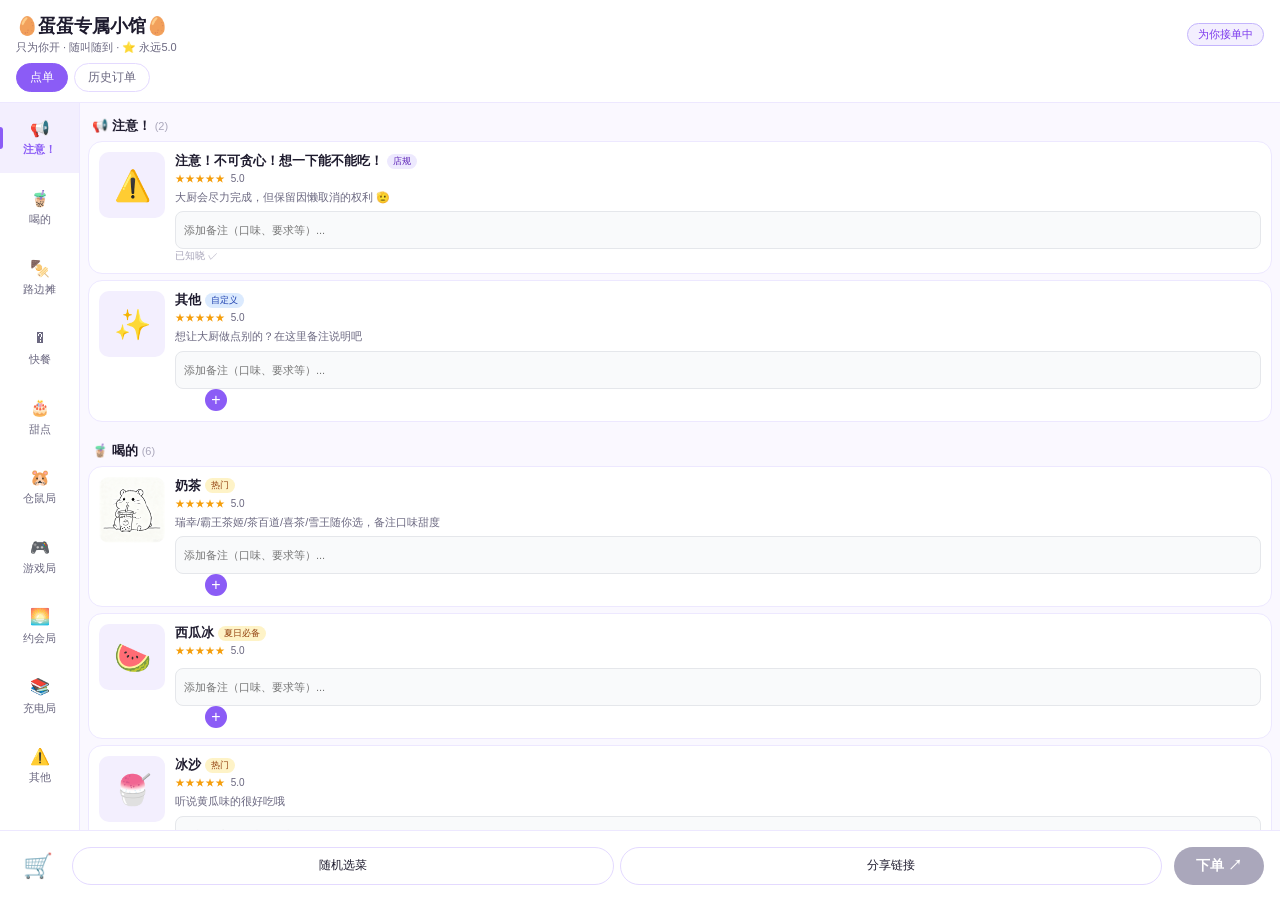
==== index.html @ 7b5fb29c "Fix: 全面修复图片路径显示，统一格式并添加版本控制" ====
<!DOCTYPE html>
<html lang="zh-CN">
<head>
    <meta charset="UTF-8">
    <meta name="viewport" content="width=device-width, initial-scale=1.0, maximum-scale=1.0, user-scalable=no">
    <title>💜 蛋蛋专属小馆</title>
    <!-- v1.0.6 - Final Image Fix Sync -->
    <link rel="stylesheet" href="style.css">
</head>
<body>
    <div id="app" class="app">
        <!-- 顶部栏 -->
        <header class="topbar">
            <div class="topbar-row">
                <div>
                    <h1 class="shop-name">🥚蛋蛋专属小馆🥚</h1>
                    <p class="shop-sub">只为你开 · 随叫随到 · ⭐ 永远5.0</p>
                </div>
                <div class="open-badge">为你接单中</div>
            </div>
            <nav class="tab-row">
                <div class="tab-pill on" id="tab-order" onclick="switchTab('order')">点单</div>
                <div class="tab-pill" id="tab-history" onclick="switchTab('history')">历史订单</div>
            </nav>
        </header>

        <!-- 主体布局 -->
        <div class="layout" id="order-view">
            <!-- 左侧侧边栏 -->
            <aside class="sidebar" id="sidebar">
                <!-- 动态渲染分类 -->
            </aside>

            <!-- 右侧菜品列表 -->
            <main class="main" id="main-content">
                <!-- 动态渲染菜品 -->
            </main>
        </div>

        <!-- 历史订单布局 -->
        <div class="history-layout" id="history-view" style="display: none;">
            <div class="history-header">
                <span>已完成的投喂记录</span>
                <button class="clear-all-btn" id="clear-history-btn" onclick="clearAllHistory()">清空记录</button>
            </div>
            <div id="history-list" class="history-list">
                <!-- 动态渲染历史订单 -->
            </div>
        </div>

        <!-- 底部栏 -->
        <footer class="bottombar">
            <div class="cart-wrap">
                <span style="font-size:24px;">🛒</span>
                <div id="total-badge" class="bdg">0</div>
            </div>
            <div class="mid-btns">
                <button class="rand-btn" id="rand-btn">随机选菜</button>
                <button class="invite-btn" id="share-btn">分享链接</button>
            </div>
            <button class="order-btn" id="submit-btn">下单 ↗</button>
        </footer>
    </div>

    <!-- 弹窗模板 -->
    <div id="modal-overlay" class="modal-overlay">
        <div class="modal">
            <h3 id="modal-title"></h3>
            <div id="modal-content" class="modal-content"></div>
            <div class="modal-footer">
                <button id="modal-cancel">再想想</button>
                <button id="modal-confirm">呼叫大厨</button>
            </div>
        </div>
    </div>

    <script src="script.js?v=1.0.5"></script>
</body>
</html>
---- style.css ----
/* 基础重置 */
* {
    box-sizing: border-box;
    margin: 0;
    padding: 0;
    -webkit-tap-highlight-color: transparent;
}

body {
    background: #FAF8FF;
    font-family: -apple-system, BlinkMacSystemFont, 'Helvetica Neue', sans-serif;
    overflow: hidden;
    height: 100vh;
}

.app {
    --brand: #8B5CF6;
    --brand-light: #F3EFFE;
    --brand-mid: #C4B5FD;
    --star: #F59E0B;
    --bg: #FAF8FF;
    --text1: #1E1B2E;
    --text2: #6B6880;
    --text3: #AAA7BB;
    
    display: flex;
    flex-direction: column;
    height: 100vh;
    background: var(--bg);
}

/* 顶部栏 */
.topbar {
    background: #fff;
    padding: 14px 16px 0;
    border-bottom: 0.5px solid #EDE8FF;
}
.topbar-row {
    display: flex;
    align-items: center;
    justify-content: space-between;
    margin-bottom: 8px;
}
.shop-name {
    font-size: 18px;
    font-weight: bold;
    color: var(--text1);
}
.shop-sub {
    font-size: 11px;
    color: var(--text2);
    margin-top: 2px;
}
.open-badge {
    background: #F3EFFE;
    color: #7C3AED;
    font-size: 11px;
    font-weight: 500;
    padding: 3px 10px;
    border-radius: 20px;
    border: 0.5px solid #C4B5FD;
}
.tab-row {
    display: flex;
    gap: 6px;
    padding-bottom: 10px;
}
.tab-pill {
    padding: 5px 13px;
    border-radius: 20px;
    font-size: 12px;
    color: var(--text2);
    border: 0.5px solid #E4DAFF;
    background: #fff;
}
.tab-pill.on {
    background: var(--brand);
    color: #fff;
    border-color: var(--brand);
}

/* 布局控制 */
.layout {
    display: flex;
    flex: 1;
    overflow: hidden;
    height: 0; /* 关键：强制 flex 子项在剩余空间内滚动 */
}
.sidebar {
    width: 80px;
    background: #fff;
    border-right: 0.5px solid #EDE8FF;
    height: 100%;
    overflow-y: auto;
    -webkit-overflow-scrolling: touch; /* 增强手机端滑动流畅度 */
    padding-bottom: 80px; /* 为底部栏留出空间，防止最后一个分类被遮挡 */
}
.cat-item {
    padding: 15px 6px;
    text-align: center;
    font-size: 11px;
    color: var(--text2);
    position: relative;
    line-height: 1.4;
    cursor: pointer;
}
.cat-item.active {
    color: var(--brand);
    font-weight: bold;
    background-color: var(--brand-light);
}
.cat-item.active::before {
    content: '';
    position: absolute;
    left: 0;
    top: 50%;
    transform: translateY(-50%);
    width: 3px;
    height: 22px;
    background: var(--brand);
    border-radius: 0 3px 3px 0;
}
.cat-emoji {
    font-size: 16px;
    display: block;
    margin-bottom: 2px;
}

.main {
    flex: 1;
    height: 100%;
    padding-bottom: 80px;
    overflow-y: auto;
    scroll-behavior: smooth;
}
.cat-header {
    padding: 14px 12px 6px;
    font-size: 13px;
    font-weight: bold;
    color: var(--text1);
    position: sticky;
    top: 0;
    background: var(--bg);
    z-index: 5;
}
.cat-count {
    font-size: 11px;
    color: var(--text3);
    font-weight: 400;
    margin-left: 4px;
}

/* 菜品卡片 */
.dish {
    display: flex;
    gap: 10px;
    padding: 10px;
    background: #fff;
    margin: 0 8px 6px;
    border-radius: 14px;
    border: 0.5px solid #EDE8FF;
    transition: all .15s;
    cursor: pointer;
}
.dish.bump {
    transform: scale(0.95);
}
.dish-img {
    width: 66px;
    height: 66px;
    border-radius: 10px;
    background: var(--brand-light);
    display: flex;
    align-items: center;
    justify-content: center;
    font-size: 30px;
    position: relative;
    overflow: hidden;
}
.dish-img img {
    width: 100%;
    height: 100%;
    object-fit: cover;
}
.sold-mask {
    position: absolute;
    inset: 0;
    background: rgba(255,255,255,.7);
    border-radius: 10px;
    display: flex;
    align-items: center;
    justify-content: center;
    font-size: 10px;
    color: var(--text3);
    font-weight: 500;
}
.dish-body {
    flex: 1;
    min-width: 0;
}
.dish-name {
    font-size: 13px;
    font-weight: bold;
    color: var(--text1);
    display: flex;
    align-items: center;
    gap: 4px;
    flex-wrap: wrap;
    margin-bottom: 2px;
}
.pill {
    font-size: 9px;
    padding: 1px 6px;
    border-radius: 10px;
    font-weight: 500;
}
.p-hot { background: #FEF3C7; color: #92400E; }
.p-love { background: #FCE7F3; color: #9D174D; }
.p-new { background: #D1FAE5; color: #065F46; }
.p-rare { background: #EDE9FE; color: #5B21B6; }
.p-free { background: #DBEAFE; color: #1E40AF; }

.stars-row {
    font-size: 10px;
    color: var(--star);
    margin-bottom: 4px;
}
.dish-desc {
    font-size: 11px;
    color: var(--text2);
    line-height: 1.4;
    margin-bottom: 6px;
    display: -webkit-box;
    -webkit-line-clamp: 2;
    -webkit-box-orient: vertical;
    overflow: hidden;
}
.dish-bottom {
    display: flex;
    align-items: center;
    justify-content: space-between;
}
.price-tag {
    color: var(--brand);
    font-weight: bold;
    font-size: 15px;
    display: none; /* 隐藏价格 */
}

/* 备注区域样式 */
.remark-area {
    margin-top: 6px;
    background: #F9FAFB;
    padding: 6px 8px;
    border-radius: 8px;
    border: 0.5px solid #E5E7EB;
    display: flex;
    align-items: center;
    gap: 8px;
}
.remark-input {
    flex: 1;
    height: 24px;
    border: none;
    background: transparent;
    font-size: 11px;
    color: var(--text2);
    resize: none;
    outline: none;
    font-family: inherit;
    line-height: 24px;
}
.price-unit {
    font-size: 10px;
    margin-left: 1px;
}

/* 步进器 */
.stepper {
    display: flex;
    align-items: center;
    gap: 8px;
}
.s-btn {
    width: 22px;
    height: 22px;
    border-radius: 50%;
    border: 0.5px solid var(--brand-mid);
    background: #fff;
    color: var(--brand);
    display: flex;
    align-items: center;
    justify-content: center;
    font-size: 16px;
    cursor: pointer;
}
.s-btn.hide {
    visibility: hidden;
}
.s-num {
    font-size: 13px;
    font-weight: 500;
    min-width: 14px;
    text-align: center;
}
.add-circle {
    width: 22px;
    height: 22px;
    border-radius: 50%;
    background: var(--brand);
    color: #fff;
    border: none;
    display: flex;
    align-items: center;
    justify-content: center;
    font-size: 16px;
    cursor: pointer;
}

/* 底部栏 */
.bottombar {
    position: fixed;
    bottom: 0;
    left: 0;
    right: 0;
    height: 70px;
    background: #fff;
    border-top: 0.5px solid #EDE8FF;
    display: flex;
    align-items: center;
    padding: 0 16px;
    gap: 12px;
    z-index: 100;
}
.cart-wrap {
    position: relative;
    width: 44px;
    height: 44px;
    display: flex;
    align-items: center;
    justify-content: center;
}
.bdg {
    position: absolute;
    top: 0;
    right: 0;
    background: #EF4444;
    color: #fff;
    font-size: 10px;
    font-weight: bold;
    padding: 2px 5px;
    border-radius: 10px;
    min-width: 16px;
    text-align: center;
    display: none;
}
.bdg.show {
    display: block;
}
.mid-btns {
    flex: 1;
    display: flex;
    gap: 6px;
}
.rand-btn, .invite-btn {
    flex: 1;
    height: 38px;
    border-radius: 20px;
    font-size: 12px;
    font-weight: 500;
    border: 0.5px solid #E4DAFF;
    background: #fff;
    color: var(--text1);
    cursor: pointer;
}
.order-btn {
    width: 90px;
    height: 38px;
    background: var(--text3);
    color: #fff;
    border-radius: 20px;
    border: none;
    font-weight: bold;
    font-size: 14px;
    transition: all .2s;
    cursor: not-allowed;
}
.order-btn.on {
    background: var(--brand);
    cursor: pointer;
}

/* 历史订单布局 */
.history-layout {
    flex: 1;
    overflow-y: auto;
    padding: 16px;
    background: var(--bg);
}
.history-header {
    font-size: 14px;
    color: var(--text2);
    margin-bottom: 12px;
    font-weight: 500;
    display: flex;
    justify-content: space-between;
    align-items: center;
}
.clear-all-btn {
    font-size: 11px;
    color: #EF4444;
    background: #FEE2E2;
    border: none;
    padding: 4px 10px;
    border-radius: 12px;
    cursor: pointer;
}
.history-item {
    background: #fff;
    border-radius: 14px;
    padding: 14px;
    margin-bottom: 12px;
    border: 0.5px solid #EDE8FF;
    position: relative;
}
.del-order-btn {
    color: #AAA7BB;
    font-size: 16px;
    cursor: pointer;
    padding: 0 4px;
}
.history-time {
    font-size: 12px;
    color: var(--text3);
    margin-bottom: 8px;
    display: flex;
    justify-content: space-between;
    align-items: center;
}
.history-dish {
    font-size: 13px;
    color: var(--text1);
    margin-bottom: 4px;
    padding-left: 10px;
    position: relative;
    display: flex;
    align-items: center;
    gap: 6px;
}
.history-dish::before {
    content: '•';
    position: absolute;
    left: 0;
    color: var(--brand);
}
.history-remark {
    font-size: 11px;
    color: var(--text2);
    background: #F9FAFB;
    padding: 6px 10px;
    border-radius: 6px;
    margin-top: 4px;
    margin-left: 10px;
}
.empty-history {
    text-align: center;
    padding-top: 60px;
    color: var(--text3);
    font-size: 13px;
}

/* 弹窗样式 */
.modal-overlay {
    position: fixed;
    inset: 0;
    background: rgba(0,0,0,0.5);
    display: none;
    align-items: center;
    justify-content: center;
    z-index: 200;
}
.modal-overlay.show {
    display: flex;
}
.modal {
    background: #fff;
    width: 85%;
    max-width: 320px;
    border-radius: 20px;
    padding: 20px;
    animation: modalSlideUp 0.3s ease-out;
}
@keyframes modalSlideUp {
    from { transform: translateY(20px); opacity: 0; }
    to { transform: translateY(0); opacity: 1; }
}
.modal h3 {
    text-align: center;
    margin-bottom: 15px;
    color: var(--text1);
}
.modal-content {
    font-size: 14px;
    color: var(--text2);
    line-height: 1.6;
    margin-bottom: 20px;
    white-space: pre-line;
}
.modal-footer {
    display: flex;
    gap: 10px;
}
.modal-footer button {
    flex: 1;
    height: 40px;
    border-radius: 20px;
    border: none;
    font-weight: 500;
    cursor: pointer;
}
#modal-confirm {
    background: #8B5CF6; /* 使用紫色作为确认按钮背景 */
    color: #fff;
    font-weight: bold;
}
#modal-cancel {
    background: #F3F4F6;
    color: #6B7280;
}
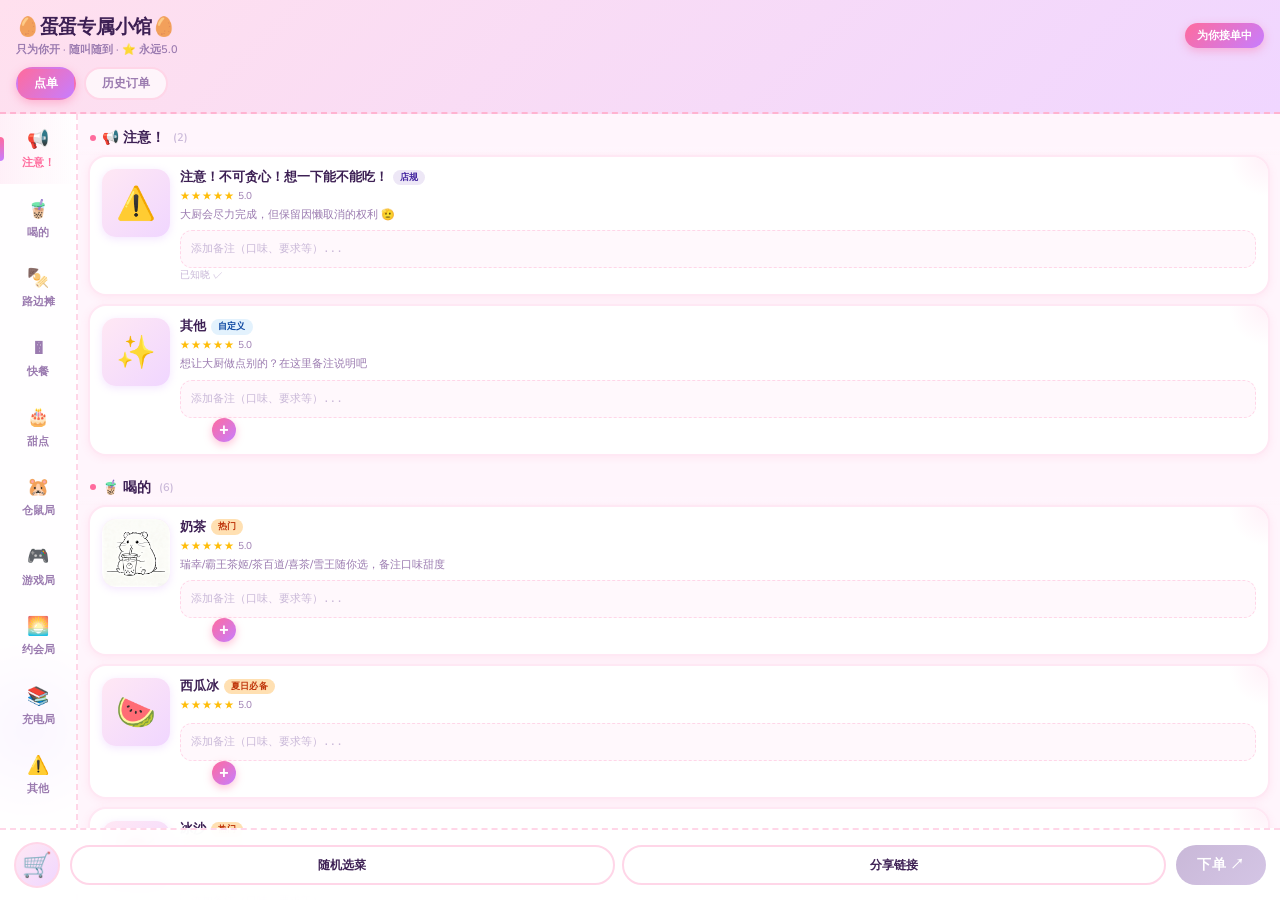
==== commit afb553b5: "Update: 同步新增图片（mad.png, pindou.png）、CSS 样式及 JS 逻辑修改" ====
--- a/index.html
+++ b/index.html
@@ -4,7 +4,7 @@
     <meta charset="UTF-8">
     <meta name="viewport" content="width=device-width, initial-scale=1.0, maximum-scale=1.0, user-scalable=no">
     <title>💜 蛋蛋专属小馆</title>
-    <!-- v1.0.6 - Final Image Fix Sync -->
+    <!-- v1.0.7 - New Images & CSS Sync -->
     <link rel="stylesheet" href="style.css">
 </head>
 <body>
--- a/style.css
+++ b/style.css
@@ -1,3 +1,6 @@
+/* ===== 导入可爱字体 ===== */
+@import url('https://fonts.googleapis.com/css2?family=Nunito:wght@400;500;600;700;800;900&display=swap');
+
 /* 基础重置 */
 * {
     box-sizing: border-box;
@@ -7,107 +10,168 @@
 }
 
 body {
-    background: #FAF8FF;
-    font-family: -apple-system, BlinkMacSystemFont, 'Helvetica Neue', sans-serif;
+    background: #FFF0F5;
+    font-family: 'Nunito', -apple-system, BlinkMacSystemFont, sans-serif;
     overflow: hidden;
     height: 100vh;
 }
 
+/* ===== CSS 变量 ===== */
 .app {
-    --brand: #8B5CF6;
-    --brand-light: #F3EFFE;
-    --brand-mid: #C4B5FD;
-    --star: #F59E0B;
-    --bg: #FAF8FF;
-    --text1: #1E1B2E;
-    --text2: #6B6880;
-    --text3: #AAA7BB;
+    --brand: #FF6B9D;
+    --brand-2: #C77DFF;
+    --brand-light: #FFF0F8;
+    --brand-mid: #FFB3D1;
+    --star: #FFBE0B;
+    --bg: #FFF5FC;
+    --card: #FFFFFF;
+    --text1: #3D2054;
+    --text2: #9B7BB0;
+    --text3: #C9B8D8;
+    --mint: #B5EAD7;
+    --yellow: #FFF3B0;
+    --peach: #FFD7BA;
+    --blue: #C7E9FB;
+    --shadow: 0 4px 16px rgba(255, 107, 157, 0.15);
+    --shadow-sm: 0 2px 8px rgba(255, 107, 157, 0.1);
     
     display: flex;
     flex-direction: column;
     height: 100vh;
     background: var(--bg);
-}
-
-/* 顶部栏 */
+    position: relative;
+    overflow: hidden;
+}
+
+/* ===== 背景装饰 ===== */
+.app::before {
+    content: '';
+    position: fixed;
+    top: -80px;
+    right: -80px;
+    width: 220px;
+    height: 220px;
+    background: radial-gradient(circle, #FFD6E8 0%, transparent 70%);
+    border-radius: 50%;
+    pointer-events: none;
+    z-index: 0;
+}
+.app::after {
+    content: '';
+    position: fixed;
+    bottom: 80px;
+    left: -60px;
+    width: 180px;
+    height: 180px;
+    background: radial-gradient(circle, #E0C3FC 0%, transparent 70%);
+    border-radius: 50%;
+    pointer-events: none;
+    z-index: 0;
+}
+
+/* ===== 顶部栏 ===== */
 .topbar {
-    background: #fff;
+    background: linear-gradient(135deg, #FFE0EE 0%, #F0D6FF 100%);
     padding: 14px 16px 0;
-    border-bottom: 0.5px solid #EDE8FF;
+    border-bottom: 2px dashed #FFB3D1;
+    position: relative;
+    z-index: 10;
+    flex-shrink: 0;
 }
 .topbar-row {
     display: flex;
     align-items: center;
     justify-content: space-between;
-    margin-bottom: 8px;
+    margin-bottom: 10px;
 }
 .shop-name {
-    font-size: 18px;
-    font-weight: bold;
+    font-size: 19px;
+    font-weight: 900;
     color: var(--text1);
+    letter-spacing: -0.3px;
 }
 .shop-sub {
     font-size: 11px;
     color: var(--text2);
     margin-top: 2px;
+    font-weight: 600;
 }
 .open-badge {
-    background: #F3EFFE;
-    color: #7C3AED;
-    font-size: 11px;
-    font-weight: 500;
-    padding: 3px 10px;
+    background: linear-gradient(135deg, #FF6B9D, #C77DFF);
+    color: #fff;
+    font-size: 11px;
+    font-weight: 700;
+    padding: 5px 12px;
     border-radius: 20px;
-    border: 0.5px solid #C4B5FD;
+    box-shadow: 0 3px 10px rgba(255, 107, 157, 0.4);
+    animation: badgePulse 2s ease-in-out infinite;
+}
+@keyframes badgePulse {
+    0%, 100% { transform: scale(1); box-shadow: 0 3px 10px rgba(255, 107, 157, 0.4); }
+    50% { transform: scale(1.05); box-shadow: 0 4px 14px rgba(255, 107, 157, 0.6); }
 }
 .tab-row {
     display: flex;
-    gap: 6px;
-    padding-bottom: 10px;
+    gap: 8px;
+    padding-bottom: 12px;
 }
 .tab-pill {
-    padding: 5px 13px;
+    padding: 6px 16px;
     border-radius: 20px;
     font-size: 12px;
-    color: var(--text2);
-    border: 0.5px solid #E4DAFF;
-    background: #fff;
-}
+    font-weight: 700;
+    color: var(--text2);
+    border: 2px solid #FFD6E8;
+    background: rgba(255,255,255,0.7);
+    cursor: pointer;
+    transition: all 0.2s;
+}
+.tab-pill:active { transform: scale(0.95); }
 .tab-pill.on {
-    background: var(--brand);
+    background: linear-gradient(135deg, #FF6B9D, #C77DFF);
     color: #fff;
-    border-color: var(--brand);
-}
-
-/* 布局控制 */
+    border-color: transparent;
+    box-shadow: 0 3px 10px rgba(255, 107, 157, 0.4);
+}
+
+/* ===== 布局控制 ===== */
 .layout {
     display: flex;
     flex: 1;
     overflow: hidden;
-    height: 0; /* 关键：强制 flex 子项在剩余空间内滚动 */
-}
+    height: 0;
+    position: relative;
+    z-index: 1;
+}
+
+/* ===== 侧边栏 ===== */
 .sidebar {
-    width: 80px;
-    background: #fff;
-    border-right: 0.5px solid #EDE8FF;
+    width: 78px;
+    background: rgba(255,255,255,0.85);
+    border-right: 2px dashed #FFD6E8;
     height: 100%;
     overflow-y: auto;
-    -webkit-overflow-scrolling: touch; /* 增强手机端滑动流畅度 */
-    padding-bottom: 80px; /* 为底部栏留出空间，防止最后一个分类被遮挡 */
-}
+    -webkit-overflow-scrolling: touch;
+    padding-bottom: 80px;
+}
+.sidebar::-webkit-scrollbar { display: none; }
+
 .cat-item {
-    padding: 15px 6px;
+    padding: 13px 4px;
     text-align: center;
     font-size: 11px;
+    font-weight: 600;
     color: var(--text2);
     position: relative;
     line-height: 1.4;
     cursor: pointer;
-}
+    transition: all 0.2s;
+}
+.cat-item:active { transform: scale(0.92); }
 .cat-item.active {
     color: var(--brand);
-    font-weight: bold;
-    background-color: var(--brand-light);
+    font-weight: 800;
+    background: linear-gradient(90deg, #FFF0F8, rgba(255,240,248,0));
 }
 .cat-item.active::before {
     content: '';
@@ -115,84 +179,128 @@
     left: 0;
     top: 50%;
     transform: translateY(-50%);
-    width: 3px;
-    height: 22px;
-    background: var(--brand);
-    border-radius: 0 3px 3px 0;
+    width: 4px;
+    height: 24px;
+    background: linear-gradient(180deg, var(--brand), var(--brand-2));
+    border-radius: 0 4px 4px 0;
 }
 .cat-emoji {
-    font-size: 16px;
+    font-size: 18px;
     display: block;
-    margin-bottom: 2px;
-}
-
+    margin-bottom: 3px;
+    transition: transform 0.2s;
+}
+.cat-item.active .cat-emoji {
+    animation: catBounce 0.4s ease;
+}
+@keyframes catBounce {
+    0%, 100% { transform: translateY(0); }
+    50% { transform: translateY(-4px); }
+}
+
+/* ===== 主内容区 ===== */
 .main {
     flex: 1;
     height: 100%;
     padding-bottom: 80px;
     overflow-y: auto;
     scroll-behavior: smooth;
-}
+    background: var(--bg);
+}
+.main::-webkit-scrollbar { display: none; }
+
 .cat-header {
-    padding: 14px 12px 6px;
-    font-size: 13px;
-    font-weight: bold;
+    padding: 14px 12px 8px;
+    font-size: 14px;
+    font-weight: 900;
     color: var(--text1);
     position: sticky;
     top: 0;
-    background: var(--bg);
+    background: linear-gradient(180deg, var(--bg) 80%, transparent);
     z-index: 5;
+    display: flex;
+    align-items: center;
+    gap: 6px;
+}
+.cat-header::before {
+    content: '';
+    display: inline-block;
+    width: 6px;
+    height: 6px;
+    background: var(--brand);
+    border-radius: 50%;
+    flex-shrink: 0;
 }
 .cat-count {
     font-size: 11px;
     color: var(--text3);
-    font-weight: 400;
-    margin-left: 4px;
-}
-
-/* 菜品卡片 */
+    font-weight: 600;
+    margin-left: 2px;
+}
+
+/* ===== 菜品卡片 ===== */
 .dish {
     display: flex;
     gap: 10px;
-    padding: 10px;
-    background: #fff;
-    margin: 0 8px 6px;
+    padding: 12px;
+    background: var(--card);
+    margin: 0 10px 8px;
+    border-radius: 18px;
+    border: 2px solid #FFE8F4;
+    transition: all 0.18s cubic-bezier(0.34, 1.56, 0.64, 1);
+    cursor: pointer;
+    box-shadow: var(--shadow-sm);
+    position: relative;
+    overflow: hidden;
+}
+.dish::before {
+    content: '';
+    position: absolute;
+    top: 0; right: 0;
+    width: 40px; height: 40px;
+    background: radial-gradient(circle at top right, #FFF0F8, transparent 70%);
+    pointer-events: none;
+}
+.dish:active, .dish.bump {
+    transform: scale(0.95);
+    box-shadow: 0 2px 8px rgba(255, 107, 157, 0.2);
+}
+.dish:hover {
+    border-color: var(--brand-mid);
+    box-shadow: var(--shadow);
+}
+
+.dish-img {
+    width: 68px;
+    height: 68px;
     border-radius: 14px;
-    border: 0.5px solid #EDE8FF;
-    transition: all .15s;
-    cursor: pointer;
-}
-.dish.bump {
-    transform: scale(0.95);
-}
-.dish-img {
-    width: 66px;
-    height: 66px;
-    border-radius: 10px;
-    background: var(--brand-light);
+    background: linear-gradient(135deg, #FFE8F4, #F0D6FF);
     display: flex;
     align-items: center;
     justify-content: center;
-    font-size: 30px;
+    font-size: 32px;
     position: relative;
     overflow: hidden;
+    flex-shrink: 0;
+    box-shadow: 0 2px 8px rgba(199, 125, 255, 0.2);
 }
 .dish-img img {
     width: 100%;
     height: 100%;
     object-fit: cover;
+    border-radius: 12px;
 }
 .sold-mask {
     position: absolute;
     inset: 0;
-    background: rgba(255,255,255,.7);
-    border-radius: 10px;
+    background: rgba(255,255,255,.75);
+    border-radius: 14px;
     display: flex;
     align-items: center;
     justify-content: center;
     font-size: 10px;
     color: var(--text3);
-    font-weight: 500;
+    font-weight: 700;
 }
 .dish-body {
     flex: 1;
@@ -200,41 +308,54 @@
 }
 .dish-name {
     font-size: 13px;
-    font-weight: bold;
+    font-weight: 800;
     color: var(--text1);
     display: flex;
     align-items: center;
-    gap: 4px;
+    gap: 5px;
     flex-wrap: wrap;
-    margin-bottom: 2px;
-}
+    margin-bottom: 3px;
+    line-height: 1.3;
+}
+
+/* ===== 标签 Pills ===== */
 .pill {
     font-size: 9px;
-    padding: 1px 6px;
-    border-radius: 10px;
-    font-weight: 500;
-}
-.p-hot { background: #FEF3C7; color: #92400E; }
-.p-love { background: #FCE7F3; color: #9D174D; }
-.p-new { background: #D1FAE5; color: #065F46; }
-.p-rare { background: #EDE9FE; color: #5B21B6; }
-.p-free { background: #DBEAFE; color: #1E40AF; }
-
+    padding: 2px 7px;
+    border-radius: 20px;
+    font-weight: 700;
+    letter-spacing: 0.2px;
+}
+.p-hot  { background: #FFE0B2; color: #BF360C; }
+.p-love { background: #FCE4EC; color: #880E4F; }
+.p-new  { background: #E8F5E9; color: #1B5E20; }
+.p-rare { background: #EDE7F6; color: #4527A0; }
+.p-free { background: #E3F2FD; color: #0D47A1; }
+
+/* ===== 星评 ===== */
 .stars-row {
     font-size: 10px;
     color: var(--star);
     margin-bottom: 4px;
-}
+    display: flex;
+    align-items: center;
+}
+.star-i { letter-spacing: 1px; }
+
+/* ===== 描述 ===== */
 .dish-desc {
     font-size: 11px;
     color: var(--text2);
-    line-height: 1.4;
-    margin-bottom: 6px;
+    line-height: 1.5;
+    margin-bottom: 7px;
     display: -webkit-box;
     -webkit-line-clamp: 2;
     -webkit-box-orient: vertical;
     overflow: hidden;
-}
+    font-weight: 500;
+}
+
+/* ===== 底部区域 ===== */
 .dish-bottom {
     display: flex;
     align-items: center;
@@ -242,18 +363,18 @@
 }
 .price-tag {
     color: var(--brand);
-    font-weight: bold;
+    font-weight: 800;
     font-size: 15px;
-    display: none; /* 隐藏价格 */
-}
-
-/* 备注区域样式 */
+    display: none;
+}
+
+/* ===== 备注区 ===== */
 .remark-area {
     margin-top: 6px;
-    background: #F9FAFB;
-    padding: 6px 8px;
-    border-radius: 8px;
-    border: 0.5px solid #E5E7EB;
+    background: #FFF8FC;
+    padding: 6px 10px;
+    border-radius: 12px;
+    border: 1.5px dashed #FFD6E8;
     display: flex;
     align-items: center;
     gap: 8px;
@@ -267,244 +388,299 @@
     color: var(--text2);
     resize: none;
     outline: none;
-    font-family: inherit;
+    font-family: 'Nunito', inherit;
     line-height: 24px;
-}
-.price-unit {
-    font-size: 10px;
-    margin-left: 1px;
-}
-
-/* 步进器 */
+    font-weight: 500;
+}
+.remark-input::placeholder { color: var(--text3); }
+
+/* ===== 步进器 ===== */
 .stepper {
     display: flex;
     align-items: center;
     gap: 8px;
 }
 .s-btn {
-    width: 22px;
-    height: 22px;
+    width: 24px;
+    height: 24px;
     border-radius: 50%;
-    border: 0.5px solid var(--brand-mid);
+    border: 2px solid var(--brand-mid);
     background: #fff;
     color: var(--brand);
     display: flex;
     align-items: center;
     justify-content: center;
-    font-size: 16px;
-    cursor: pointer;
-}
-.s-btn.hide {
-    visibility: hidden;
-}
+    font-size: 15px;
+    font-weight: 700;
+    cursor: pointer;
+    transition: all 0.15s;
+    line-height: 1;
+}
+.s-btn:active { transform: scale(0.85); }
+.s-btn.hide { visibility: hidden; }
 .s-num {
-    font-size: 13px;
-    font-weight: 500;
-    min-width: 14px;
+    font-size: 14px;
+    font-weight: 800;
+    min-width: 16px;
     text-align: center;
+    color: var(--text1);
 }
 .add-circle {
-    width: 22px;
-    height: 22px;
+    width: 24px;
+    height: 24px;
     border-radius: 50%;
-    background: var(--brand);
+    background: linear-gradient(135deg, var(--brand), var(--brand-2));
     color: #fff;
     border: none;
     display: flex;
     align-items: center;
     justify-content: center;
     font-size: 16px;
-    cursor: pointer;
-}
-
-/* 底部栏 */
+    font-weight: 700;
+    cursor: pointer;
+    box-shadow: 0 3px 8px rgba(255, 107, 157, 0.4);
+    transition: all 0.15s cubic-bezier(0.34, 1.56, 0.64, 1);
+    line-height: 1;
+}
+.add-circle:active { transform: scale(0.8); }
+
+/* ===== 底部栏 ===== */
 .bottombar {
     position: fixed;
     bottom: 0;
     left: 0;
     right: 0;
-    height: 70px;
-    background: #fff;
-    border-top: 0.5px solid #EDE8FF;
-    display: flex;
-    align-items: center;
-    padding: 0 16px;
-    gap: 12px;
+    height: 72px;
+    background: rgba(255,255,255,0.95);
+    backdrop-filter: blur(12px);
+    border-top: 2px dashed #FFD6E8;
+    display: flex;
+    align-items: center;
+    padding: 0 14px;
+    gap: 10px;
     z-index: 100;
 }
 .cart-wrap {
     position: relative;
-    width: 44px;
-    height: 44px;
+    width: 46px;
+    height: 46px;
     display: flex;
     align-items: center;
     justify-content: center;
+    background: linear-gradient(135deg, #FFE8F4, #F0D6FF);
+    border-radius: 50%;
+    border: 2px solid #FFD6E8;
+    font-size: 22px;
+    flex-shrink: 0;
 }
 .bdg {
     position: absolute;
-    top: 0;
-    right: 0;
-    background: #EF4444;
+    top: -2px;
+    right: -2px;
+    background: linear-gradient(135deg, #FF6B9D, #C77DFF);
     color: #fff;
     font-size: 10px;
-    font-weight: bold;
+    font-weight: 800;
     padding: 2px 5px;
     border-radius: 10px;
-    min-width: 16px;
+    min-width: 18px;
     text-align: center;
     display: none;
-}
-.bdg.show {
-    display: block;
+    box-shadow: 0 2px 6px rgba(255, 107, 157, 0.5);
+    animation: badgeBounce 0.3s cubic-bezier(0.34, 1.56, 0.64, 1);
+}
+.bdg.show { display: block; }
+@keyframes badgeBounce {
+    from { transform: scale(0); }
+    to   { transform: scale(1); }
 }
 .mid-btns {
     flex: 1;
     display: flex;
-    gap: 6px;
+    gap: 7px;
 }
 .rand-btn, .invite-btn {
     flex: 1;
-    height: 38px;
+    height: 40px;
     border-radius: 20px;
     font-size: 12px;
-    font-weight: 500;
-    border: 0.5px solid #E4DAFF;
-    background: #fff;
+    font-weight: 700;
+    border: 2px solid #FFD6E8;
+    background: rgba(255,255,255,0.9);
     color: var(--text1);
     cursor: pointer;
+    transition: all 0.2s;
+    font-family: 'Nunito', inherit;
+}
+.rand-btn:active, .invite-btn:active {
+    transform: scale(0.93);
+    background: #FFE8F4;
 }
 .order-btn {
     width: 90px;
-    height: 38px;
-    background: var(--text3);
+    height: 40px;
+    background: linear-gradient(135deg, #C9B8D8, #D4C5E5);
     color: #fff;
     border-radius: 20px;
     border: none;
-    font-weight: bold;
+    font-weight: 900;
     font-size: 14px;
-    transition: all .2s;
+    font-family: 'Nunito', inherit;
+    transition: all 0.25s cubic-bezier(0.34, 1.56, 0.64, 1);
     cursor: not-allowed;
+    letter-spacing: 0.3px;
 }
 .order-btn.on {
-    background: var(--brand);
-    cursor: pointer;
-}
-
-/* 历史订单布局 */
+    background: linear-gradient(135deg, #FF6B9D, #C77DFF);
+    cursor: pointer;
+    box-shadow: 0 4px 16px rgba(255, 107, 157, 0.45);
+}
+.order-btn.on:active { transform: scale(0.93); }
+
+/* ===== 历史订单布局 ===== */
 .history-layout {
     flex: 1;
     overflow-y: auto;
     padding: 16px;
     background: var(--bg);
-}
+    position: relative;
+    z-index: 1;
+}
+.history-layout::-webkit-scrollbar { display: none; }
+
 .history-header {
     font-size: 14px;
-    color: var(--text2);
-    margin-bottom: 12px;
-    font-weight: 500;
+    font-weight: 800;
+    color: var(--text2);
+    margin-bottom: 14px;
     display: flex;
     justify-content: space-between;
     align-items: center;
 }
 .clear-all-btn {
     font-size: 11px;
-    color: #EF4444;
-    background: #FEE2E2;
-    border: none;
-    padding: 4px 10px;
-    border-radius: 12px;
-    cursor: pointer;
-}
+    font-weight: 700;
+    color: #FF6B9D;
+    background: #FFE8F4;
+    border: 1.5px solid #FFB3D1;
+    padding: 5px 12px;
+    border-radius: 20px;
+    cursor: pointer;
+    font-family: 'Nunito', inherit;
+    transition: all 0.15s;
+}
+.clear-all-btn:active { transform: scale(0.93); }
 .history-item {
     background: #fff;
-    border-radius: 14px;
-    padding: 14px;
+    border-radius: 18px;
+    padding: 14px 16px;
     margin-bottom: 12px;
-    border: 0.5px solid #EDE8FF;
-    position: relative;
+    border: 2px solid #FFE8F4;
+    position: relative;
+    box-shadow: var(--shadow-sm);
 }
 .del-order-btn {
-    color: #AAA7BB;
-    font-size: 16px;
+    color: var(--text3);
+    font-size: 18px;
     cursor: pointer;
     padding: 0 4px;
-}
+    line-height: 1;
+    font-weight: 300;
+    transition: color 0.15s;
+}
+.del-order-btn:hover { color: var(--brand); }
 .history-time {
     font-size: 12px;
+    font-weight: 600;
     color: var(--text3);
-    margin-bottom: 8px;
+    margin-bottom: 10px;
     display: flex;
     justify-content: space-between;
     align-items: center;
 }
 .history-dish {
     font-size: 13px;
+    font-weight: 700;
     color: var(--text1);
     margin-bottom: 4px;
-    padding-left: 10px;
+    padding-left: 14px;
     position: relative;
     display: flex;
     align-items: center;
     gap: 6px;
 }
 .history-dish::before {
-    content: '•';
+    content: '♡';
     position: absolute;
     left: 0;
     color: var(--brand);
+    font-size: 11px;
 }
 .history-remark {
     font-size: 11px;
-    color: var(--text2);
-    background: #F9FAFB;
+    font-weight: 500;
+    color: var(--text2);
+    background: #FFF8FC;
     padding: 6px 10px;
-    border-radius: 6px;
+    border-radius: 10px;
     margin-top: 4px;
-    margin-left: 10px;
+    margin-left: 14px;
+    border: 1px dashed #FFD6E8;
 }
 .empty-history {
     text-align: center;
     padding-top: 60px;
     color: var(--text3);
-    font-size: 13px;
-}
-
-/* 弹窗样式 */
+    font-size: 14px;
+    font-weight: 700;
+}
+
+/* ===== 弹窗 ===== */
 .modal-overlay {
     position: fixed;
     inset: 0;
-    background: rgba(0,0,0,0.5);
+    background: rgba(61, 32, 84, 0.4);
+    backdrop-filter: blur(4px);
     display: none;
     align-items: center;
     justify-content: center;
     z-index: 200;
 }
-.modal-overlay.show {
-    display: flex;
-}
+.modal-overlay.show { display: flex; }
 .modal {
     background: #fff;
-    width: 85%;
+    width: 88%;
     max-width: 320px;
-    border-radius: 20px;
-    padding: 20px;
-    animation: modalSlideUp 0.3s ease-out;
+    border-radius: 24px;
+    padding: 24px 20px 20px;
+    border: 2px solid #FFE8F4;
+    box-shadow: 0 16px 48px rgba(255, 107, 157, 0.25);
+    animation: modalSlideUp 0.3s cubic-bezier(0.34, 1.56, 0.64, 1);
 }
 @keyframes modalSlideUp {
-    from { transform: translateY(20px); opacity: 0; }
-    to { transform: translateY(0); opacity: 1; }
+    from { transform: translateY(30px) scale(0.9); opacity: 0; }
+    to   { transform: translateY(0) scale(1); opacity: 1; }
 }
 .modal h3 {
     text-align: center;
-    margin-bottom: 15px;
+    margin-bottom: 14px;
     color: var(--text1);
+    font-size: 17px;
+    font-weight: 900;
 }
 .modal-content {
-    font-size: 14px;
-    color: var(--text2);
-    line-height: 1.6;
+    font-size: 13px;
+    font-weight: 500;
+    color: var(--text2);
+    line-height: 1.7;
     margin-bottom: 20px;
     white-space: pre-line;
+    background: #FFF8FC;
+    padding: 12px;
+    border-radius: 14px;
+    border: 1.5px dashed #FFD6E8;
+    max-height: 200px;
+    overflow-y: auto;
 }
 .modal-footer {
     display: flex;
@@ -512,18 +688,22 @@
 }
 .modal-footer button {
     flex: 1;
-    height: 40px;
-    border-radius: 20px;
+    height: 44px;
+    border-radius: 22px;
     border: none;
-    font-weight: 500;
-    cursor: pointer;
-}
+    font-weight: 800;
+    cursor: pointer;
+    font-family: 'Nunito', inherit;
+    font-size: 14px;
+    transition: all 0.2s;
+}
+.modal-footer button:active { transform: scale(0.93); }
 #modal-confirm {
-    background: #8B5CF6; /* 使用紫色作为确认按钮背景 */
+    background: linear-gradient(135deg, #FF6B9D, #C77DFF);
     color: #fff;
-    font-weight: bold;
+    box-shadow: 0 4px 14px rgba(255, 107, 157, 0.4);
 }
 #modal-cancel {
-    background: #F3F4F6;
-    color: #6B7280;
-}
+    background: #F5F0FA;
+    color: var(--text2);
+}
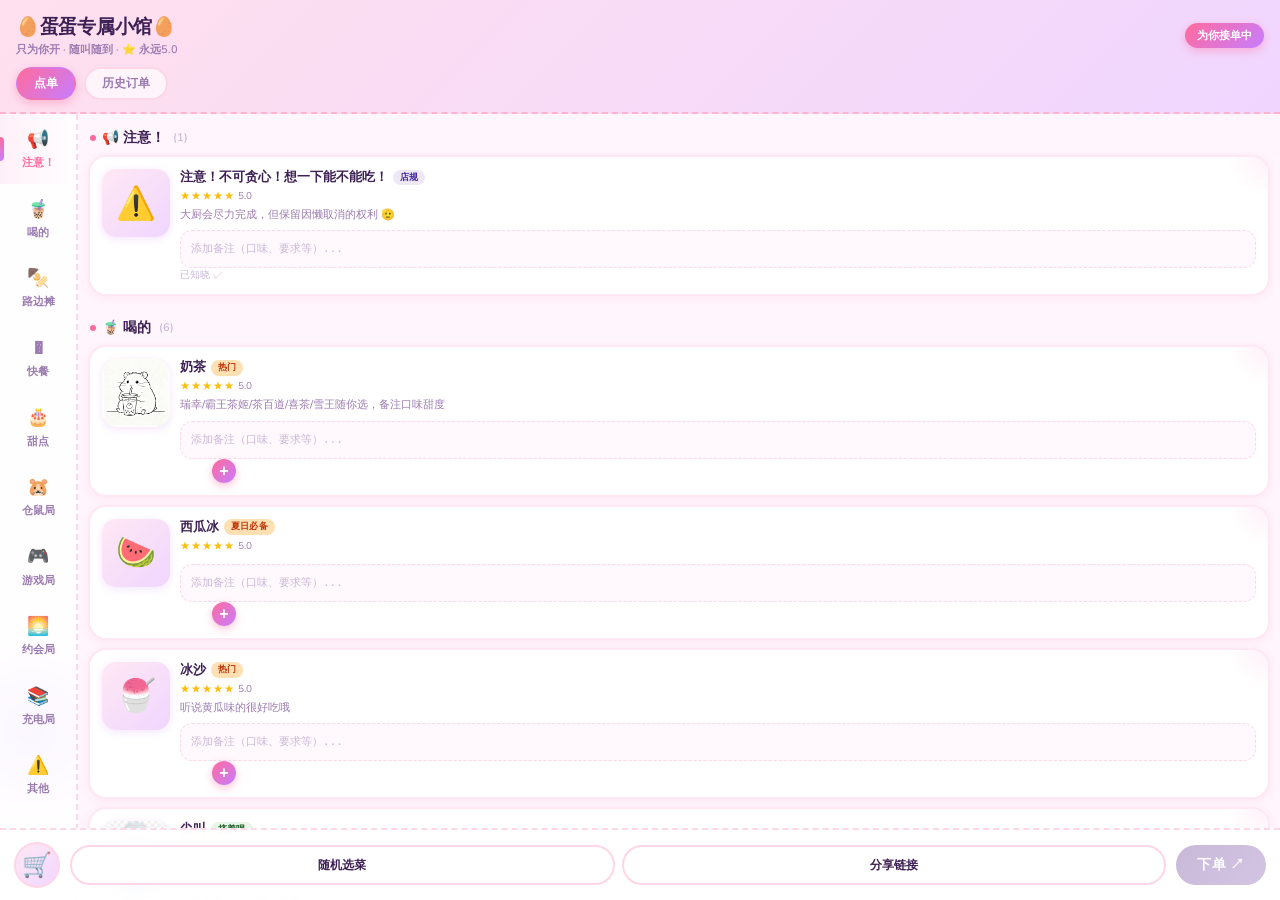
==== commit db01a4fa: "Fix: 优化图片与 Emoji 识别逻辑，修复长字符串导致的显示异常" ====
--- a/index.html
+++ b/index.html
@@ -4,7 +4,7 @@
     <meta charset="UTF-8">
     <meta name="viewport" content="width=device-width, initial-scale=1.0, maximum-scale=1.0, user-scalable=no">
     <title>💜 蛋蛋专属小馆</title>
-    <!-- v1.0.7 - New Images & CSS Sync -->
+    <!-- v1.0.8 - Robust Emoji & Image Logic -->
     <link rel="stylesheet" href="style.css">
 </head>
 <body>
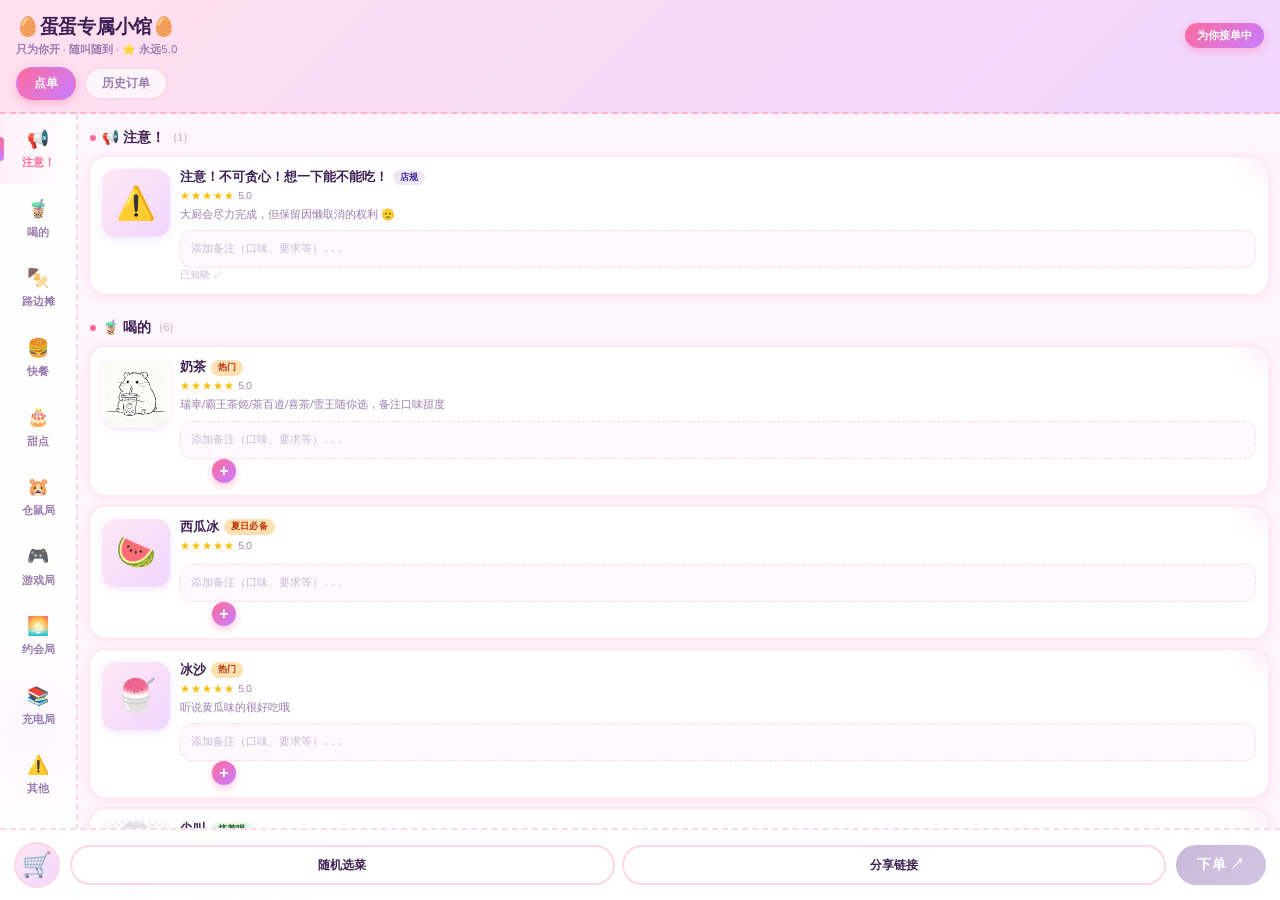
==== commit 3a047fab: "Fix: 修复 script.js 中的 Emoji 乱码并同步最新版本" ====
--- a/index.html
+++ b/index.html
@@ -4,7 +4,7 @@
     <meta charset="UTF-8">
     <meta name="viewport" content="width=device-width, initial-scale=1.0, maximum-scale=1.0, user-scalable=no">
     <title>💜 蛋蛋专属小馆</title>
-    <!-- v1.0.8 - Robust Emoji & Image Logic -->
+    <!-- v1.1.1 - Encoding & Emoji Fix -->
     <link rel="stylesheet" href="style.css">
 </head>
 <body>
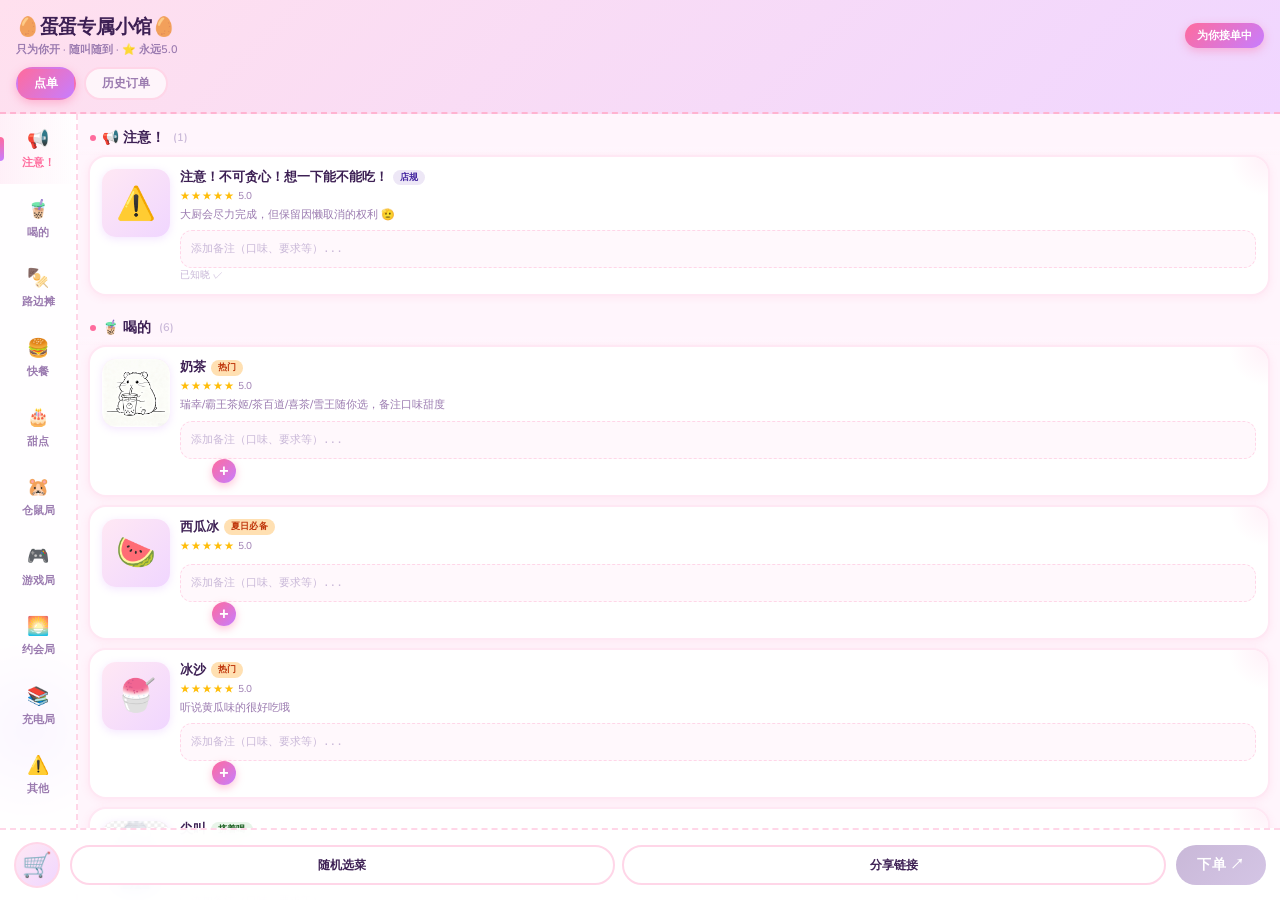
==== commit 91d13733: "Optimize: Compress large images and restore missing image resources" ====
--- a/index.html
+++ b/index.html
@@ -4,7 +4,7 @@
     <meta charset="UTF-8">
     <meta name="viewport" content="width=device-width, initial-scale=1.0, maximum-scale=1.0, user-scalable=no">
     <title>💜 蛋蛋专属小馆</title>
-    <!-- v1.1.1 - Encoding & Emoji Fix -->
+    <!-- v1.1.3 - Image Optimization Final -->
     <link rel="stylesheet" href="style.css">
 </head>
 <body>
@@ -74,6 +74,6 @@
         </div>
     </div>
 
-    <script src="script.js?v=1.0.5"></script>
+    <script src="script.js?v=1.1.3"></script>
 </body>
 </html>
